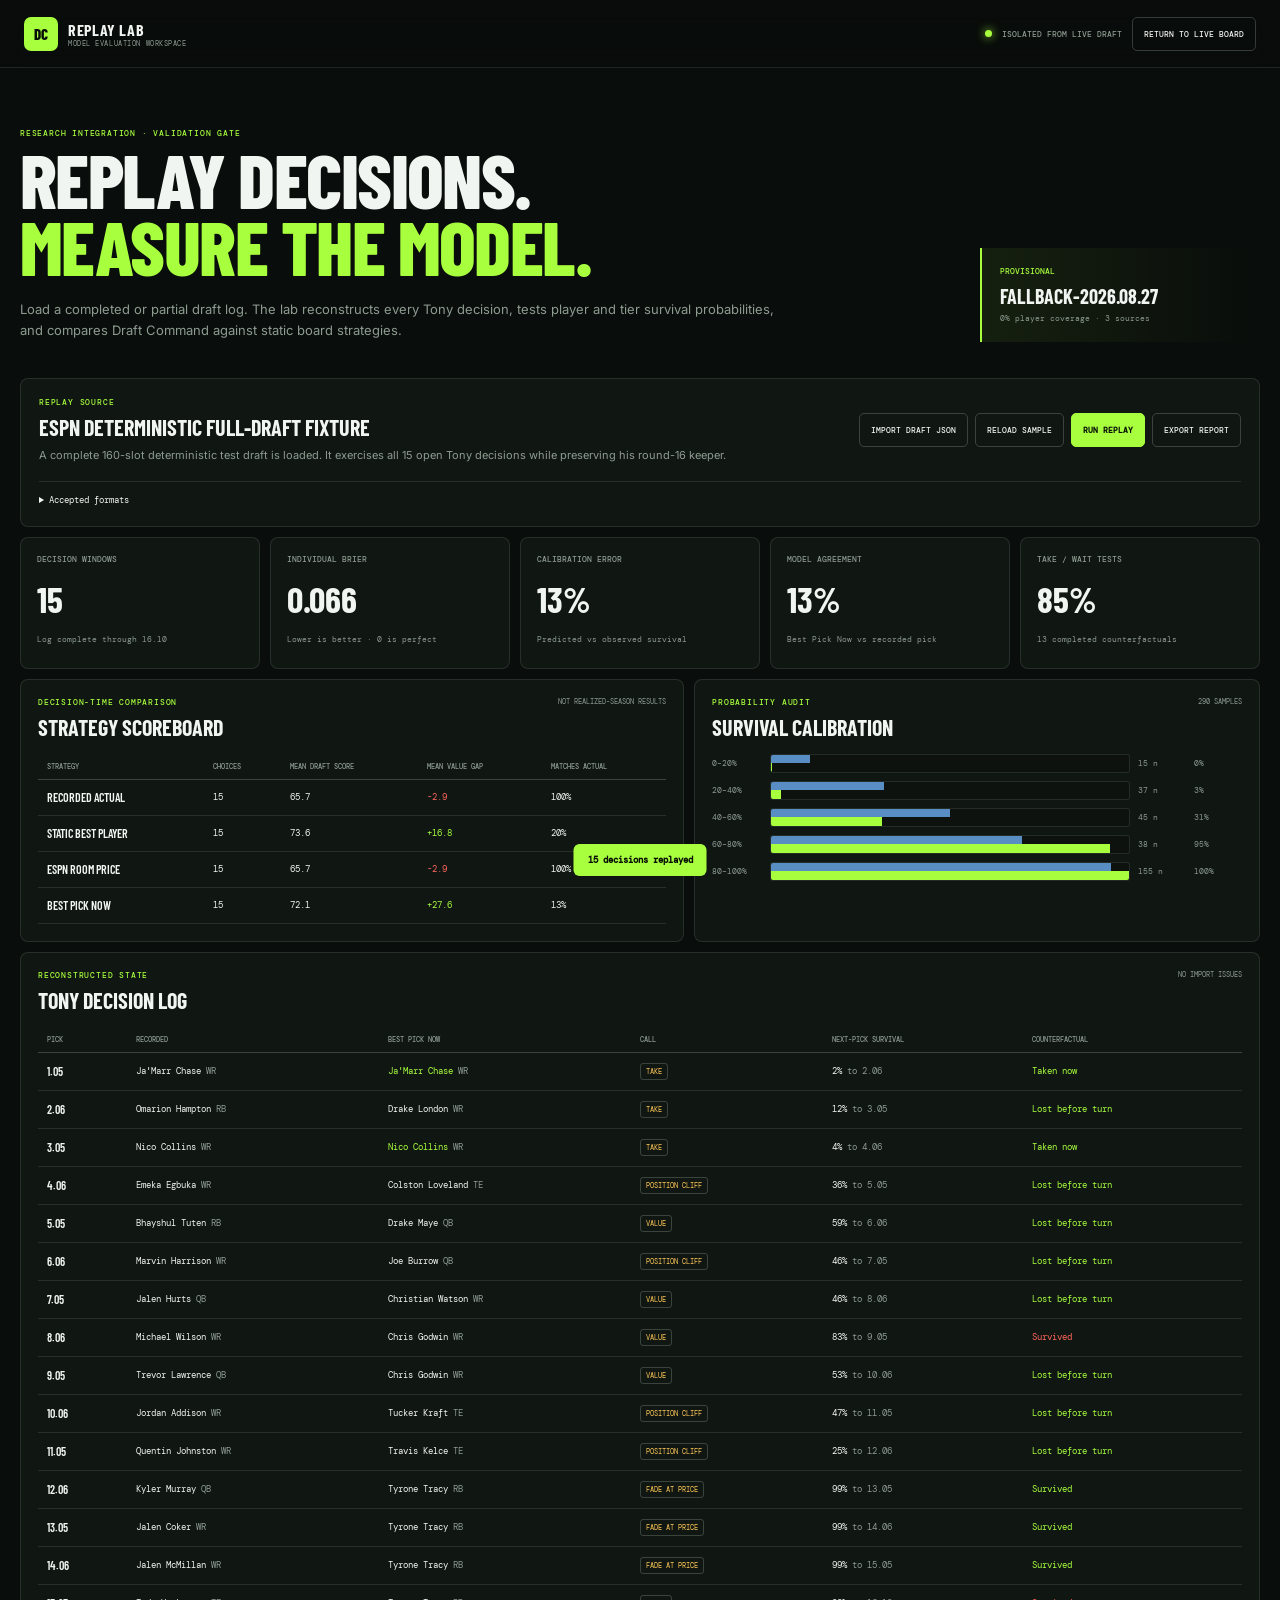
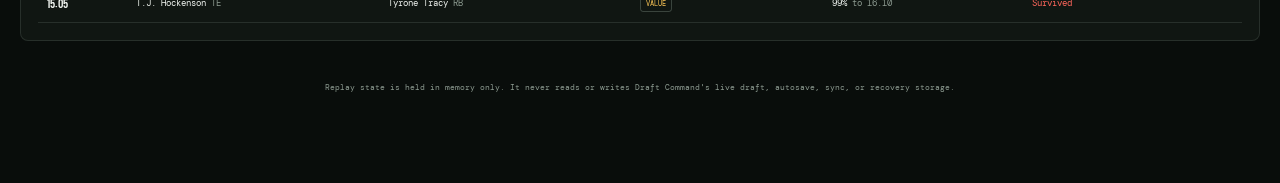
==== fantasy-draft/replay/index.html @ 38dad122 "Add isolated draft replay evaluation lab" ====
<!DOCTYPE html>
<html lang="en">
<head>
  <meta charset="UTF-8">
  <meta name="viewport" content="width=device-width, initial-scale=1.0">
  <meta name="theme-color" content="#0b0f0d">
  <meta name="description" content="Replay historical fantasy drafts and evaluate Draft Command recommendations, survival calibration, and strategy choices.">
  <title>Draft Command Replay Lab</title>
  <link rel="preconnect" href="https://fonts.googleapis.com">
  <link rel="preconnect" href="https://fonts.gstatic.com" crossorigin>
  <link href="https://fonts.googleapis.com/css2?family=Barlow+Condensed:wght@500;600;700;800&family=DM+Mono:wght@400;500&family=Inter:wght@400;500;600;700&display=swap" rel="stylesheet">
  <link rel="stylesheet" href="./replay.css">
</head>
<body>
  <header class="topbar">
    <a class="brand" href="../"><span class="brand-mark">DC</span><span><strong>Replay Lab</strong><small>model evaluation workspace</small></span></a>
    <div class="top-actions">
      <span class="isolation"><i></i> Isolated from live draft</span>
      <a class="ghost-btn" href="../">Return to live board</a>
    </div>
  </header>

  <main>
    <section class="hero">
      <div>
        <p class="eyebrow">Research integration · validation gate</p>
        <h1>Replay decisions.<br><em>Measure the model.</em></h1>
        <p class="lede">Load a completed or partial draft log. The lab reconstructs every Tony decision, tests player and tier survival probabilities, and compares Draft Command against static board strategies.</p>
      </div>
      <div class="model-card">
        <span id="modelBadge">Checking model</span>
        <strong id="modelVersion">—</strong>
        <small id="modelCoverage">—</small>
      </div>
    </section>

    <section class="control-panel panel">
      <div class="control-copy">
        <p class="eyebrow">Replay source</p>
        <h2 id="sourceName">Deterministic ESPN fixture</h2>
        <p id="sourceStatus">A complete 160-slot test draft is ready. Use it to verify the harness, then replace it with a real export.</p>
      </div>
      <div class="control-actions">
        <label class="file-btn">Import draft JSON<input id="fileInput" type="file" accept="application/json,.json"></label>
        <button class="ghost-btn" id="loadSample" type="button">Reload sample</button>
        <button class="primary-btn" id="runReplay" type="button">Run replay</button>
        <button class="ghost-btn" id="exportReport" type="button" disabled>Export report</button>
      </div>
      <details class="format-help">
        <summary>Accepted formats</summary>
        <p>Standard Draft Command backups (<code>events</code>), Sleeper pick arrays (<code>pick_no</code> and <code>metadata</code>), and ESPN-style exports (<code>pickNumber</code> plus player name or ID). The 10-team, 16-round snake profile and configured keepers are validated automatically.</p>
      </details>
    </section>

    <section class="summary-grid" aria-label="Replay summary">
      <article class="metric panel"><span>Decision windows</span><strong id="decisionCount">—</strong><small id="decisionCoverage">Run a replay</small></article>
      <article class="metric panel"><span>Individual Brier</span><strong id="brierScore">—</strong><small>Lower is better · 0 is perfect</small></article>
      <article class="metric panel"><span>Calibration error</span><strong id="eceScore">—</strong><small>Predicted vs observed survival</small></article>
      <article class="metric panel"><span>Model agreement</span><strong id="agreementScore">—</strong><small>Best Pick Now vs recorded pick</small></article>
      <article class="metric panel"><span>TAKE / WAIT tests</span><strong id="counterScore">—</strong><small id="counterCount">Completed windows only</small></article>
    </section>

    <section class="two-column">
      <article class="panel table-panel">
        <div class="panel-head"><div><p class="eyebrow">Decision-time comparison</p><h2>Strategy scoreboard</h2></div><span class="note">Not realized-season results</span></div>
        <div class="table-scroll"><table><thead><tr><th>Strategy</th><th>Choices</th><th>Mean draft score</th><th>Mean value gap</th><th>Matches actual</th></tr></thead><tbody id="strategyRows"><tr><td colspan="5" class="empty">Run a replay to compare strategies.</td></tr></tbody></table></div>
      </article>
      <article class="panel calibration-panel">
        <div class="panel-head"><div><p class="eyebrow">Probability audit</p><h2>Survival calibration</h2></div><span class="note" id="calibrationSamples">0 samples</span></div>
        <div class="calibration-chart" id="calibrationChart"><div class="empty">Calibration buckets appear after a replay.</div></div>
      </article>
    </section>

    <section class="panel decision-panel">
      <div class="panel-head"><div><p class="eyebrow">Reconstructed state</p><h2>Tony decision log</h2></div><span class="note" id="issueCount">No import issues</span></div>
      <div class="table-scroll"><table class="decision-table"><thead><tr><th>Pick</th><th>Recorded</th><th>Best Pick Now</th><th>Call</th><th>Next-pick survival</th><th>Counterfactual</th></tr></thead><tbody id="decisionRows"><tr><td colspan="6" class="empty">Run a replay to reconstruct decisions.</td></tr></tbody></table></div>
    </section>

    <section class="panel issues-panel" id="issuesPanel" hidden>
      <div class="panel-head"><div><p class="eyebrow">Normalization report</p><h2>Import issues</h2></div></div>
      <div id="issuesList"></div>
    </section>

    <footer>
      <p>Replay state is held in memory only. It never reads or writes Draft Command's live draft, autosave, sync, or recovery storage.</p>
    </footer>
  </main>

  <div class="toast" id="toast" role="status" aria-live="polite"></div>
  <script src="../data/players.js"></script>
  <script src="../data/model-package.js"></script>
  <script src="../model/model-adapter.js"></script>
  <script src="./replay-engine.js"></script>
  <script src="./replay.js"></script>
</body>
</html>
---- fantasy-draft/replay/replay.css ----
:root {
  --bg: #090d0b; --panel: #101612; --panel-2: #0d120f; --text: #f1f5f1; --muted: #8d9b91;
  --line: rgba(206,230,212,.12); --line-strong: rgba(206,230,212,.22); --green: #a8ff3e;
  --green-dim: rgba(168,255,62,.08); --amber: #ffc857; --red: #ff665c; --blue: #72b7ff;
}
* { box-sizing: border-box; }
body { margin: 0; color: var(--text); background: var(--bg); font-family: Inter, sans-serif; }
button, input { font: inherit; }
button, a { -webkit-tap-highlight-color: transparent; }
.topbar { position: sticky; top: 0; z-index: 10; height: 68px; display: flex; align-items: center; justify-content: space-between; padding: 0 24px; border-bottom: 1px solid var(--line); background: rgba(9,13,11,.92); backdrop-filter: blur(12px); }
.brand { display: flex; align-items: center; gap: 10px; color: var(--text); text-decoration: none; }
.brand-mark { display: grid; width: 34px; height: 34px; place-items: center; border-radius: 7px; color: #081006; background: var(--green); font: 800 15px "Barlow Condensed", sans-serif; }
.brand strong, .brand small { display: block; text-transform: uppercase; }
.brand strong { font: 700 16px "Barlow Condensed", sans-serif; letter-spacing: .04em; }
.brand small { color: var(--muted); font: 400 7px "DM Mono", monospace; letter-spacing: .08em; }
.top-actions { display: flex; align-items: center; gap: 10px; }
.isolation { color: var(--muted); font: 500 8px "DM Mono", monospace; text-transform: uppercase; }
.isolation i { display: inline-block; width: 7px; height: 7px; margin-right: 5px; border-radius: 50%; background: var(--green); box-shadow: 0 0 10px var(--green); }
.ghost-btn, .primary-btn, .file-btn { display: inline-flex; align-items: center; justify-content: center; min-height: 34px; padding: 8px 11px; border: 1px solid var(--line-strong); border-radius: 5px; color: var(--text); background: transparent; text-decoration: none; cursor: pointer; font: 500 8px "DM Mono", monospace; text-transform: uppercase; }
.ghost-btn:hover, .file-btn:hover { border-color: rgba(168,255,62,.5); color: var(--green); }
.primary-btn { border-color: var(--green); color: #071006; background: var(--green); font-weight: 700; }
.ghost-btn:disabled { opacity: .35; cursor: default; }
.file-btn input { position: absolute; width: 1px; height: 1px; opacity: 0; pointer-events: none; }
main { width: min(1420px, calc(100% - 40px)); margin: 0 auto; padding: 42px 0 60px; }
.hero { display: grid; grid-template-columns: minmax(0, 1fr) 280px; align-items: end; gap: 40px; padding: 18px 0 36px; }
.eyebrow { margin: 0 0 7px; color: var(--green); font: 500 8px "DM Mono", monospace; letter-spacing: .1em; text-transform: uppercase; }
h1 { max-width: 800px; margin: 0; font: 800 clamp(44px, 6vw, 78px)/.87 "Barlow Condensed", sans-serif; letter-spacing: -.02em; text-transform: uppercase; }
h1 em { color: var(--green); font-style: normal; }
.lede { max-width: 760px; margin: 20px 0 0; color: var(--muted); font-size: 13px; line-height: 1.65; }
.model-card { padding: 18px; border-left: 2px solid var(--green); background: linear-gradient(90deg, var(--green-dim), transparent); }
.model-card span, .model-card strong, .model-card small { display: block; }
.model-card span { color: var(--green); font: 500 8px "DM Mono", monospace; text-transform: uppercase; }
.model-card strong { margin: 8px 0 4px; font: 700 20px "Barlow Condensed", sans-serif; text-transform: uppercase; }
.model-card small { color: var(--muted); font: 400 8px/1.5 "DM Mono", monospace; }
.panel { border: 1px solid var(--line); border-radius: 8px; background: var(--panel); }
.control-panel { display: grid; grid-template-columns: minmax(280px, 1fr) auto; align-items: center; gap: 18px; padding: 18px; }
h2 { margin: 0; font: 700 22px "Barlow Condensed", sans-serif; text-transform: uppercase; }
.control-copy > p:last-child { margin: 7px 0 0; color: var(--muted); font-size: 11px; line-height: 1.5; }
.control-actions { display: flex; flex-wrap: wrap; justify-content: flex-end; gap: 7px; }
.format-help { grid-column: 1 / -1; padding-top: 12px; border-top: 1px solid var(--line); color: var(--muted); font: 400 9px/1.55 "DM Mono", monospace; }
.format-help summary { color: var(--text); cursor: pointer; }
.format-help p { margin: 9px 0 0; }
code { color: var(--green); }
.summary-grid { display: grid; grid-template-columns: repeat(5, 1fr); gap: 10px; margin: 10px 0; }
.metric { min-height: 132px; padding: 16px; }
.metric span { display: block; color: var(--muted); font: 500 8px "DM Mono", monospace; text-transform: uppercase; }
.metric strong { display: block; margin: 17px 0 9px; font: 700 36px/1 "Barlow Condensed", sans-serif; }
.metric small { color: var(--muted); font: 400 8px/1.45 "DM Mono", monospace; }
.two-column { display: grid; grid-template-columns: 1.08fr .92fr; gap: 10px; margin-bottom: 10px; }
.table-panel, .calibration-panel, .decision-panel, .issues-panel { padding: 17px; }
.panel-head { display: flex; align-items: flex-start; justify-content: space-between; gap: 14px; margin-bottom: 14px; }
.note { color: var(--muted); font: 400 7px "DM Mono", monospace; text-transform: uppercase; }
.table-scroll { overflow-x: auto; }
table { width: 100%; border-collapse: collapse; }
th { padding: 8px 9px; border-bottom: 1px solid var(--line-strong); color: var(--muted); text-align: left; white-space: nowrap; font: 500 7px "DM Mono", monospace; text-transform: uppercase; }
td { padding: 10px 9px; border-bottom: 1px solid var(--line); font: 400 9px "DM Mono", monospace; }
td strong { font: 600 12px "Barlow Condensed", sans-serif; text-transform: uppercase; }
.empty { padding: 25px; color: var(--muted); text-align: center; }
.positive { color: var(--green); }.warning { color: var(--amber); }.negative { color: var(--red); }.muted { color: var(--muted); }
.calibration-chart { display: grid; gap: 8px; }
.cal-row { display: grid; grid-template-columns: 50px 1fr 48px 48px; align-items: center; gap: 8px; color: var(--muted); font: 400 8px "DM Mono", monospace; }
.cal-bars { position: relative; height: 19px; overflow: hidden; border: 1px solid var(--line); border-radius: 3px; background: var(--panel-2); }
.cal-bars span { position: absolute; left: 0; height: 50%; min-width: 1px; }
.cal-bars .predicted { top: 0; background: var(--blue); opacity: .75; }
.cal-bars .observed { bottom: 0; background: var(--green); }
.decision-panel { margin-bottom: 10px; }
.decision-table td { white-space: nowrap; }
.tag { display: inline-block; padding: 3px 5px; border: 1px solid var(--line-strong); border-radius: 3px; color: var(--amber); font-size: 7px; }
.issues-panel { margin-bottom: 10px; }
.issue { display: grid; grid-template-columns: 120px 1fr; gap: 10px; padding: 9px 0; border-top: 1px solid var(--line); color: var(--muted); font: 400 8px/1.4 "DM Mono", monospace; }
.issue strong { color: var(--amber); }
footer { padding: 22px 0; color: var(--muted); font: 400 8px/1.5 "DM Mono", monospace; text-align: center; }
.toast { position: fixed; left: 50%; bottom: 24px; z-index: 40; transform: translate(-50%, 20px); padding: 10px 14px; border-radius: 6px; color: #071006; background: var(--green); opacity: 0; pointer-events: none; transition: .2s; font: 600 9px "DM Mono", monospace; }
.toast.show { opacity: 1; transform: translate(-50%, 0); }
@media (max-width: 1000px) { .summary-grid { grid-template-columns: repeat(3, 1fr); }.two-column { grid-template-columns: 1fr; } }
@media (max-width: 720px) { main { width: min(100% - 24px, 1420px); padding-top: 22px; }.topbar { padding: 0 12px; }.isolation { display: none; }.hero { grid-template-columns: 1fr; gap: 20px; }.control-panel { grid-template-columns: 1fr; }.control-actions { justify-content: flex-start; }.format-help { grid-column: 1; }.summary-grid { grid-template-columns: 1fr 1fr; }.model-card { max-width: 320px; } }
@media (max-width: 460px) { .summary-grid { grid-template-columns: 1fr; }.brand small { display: none; }.top-actions .ghost-btn { font-size: 7px; } }
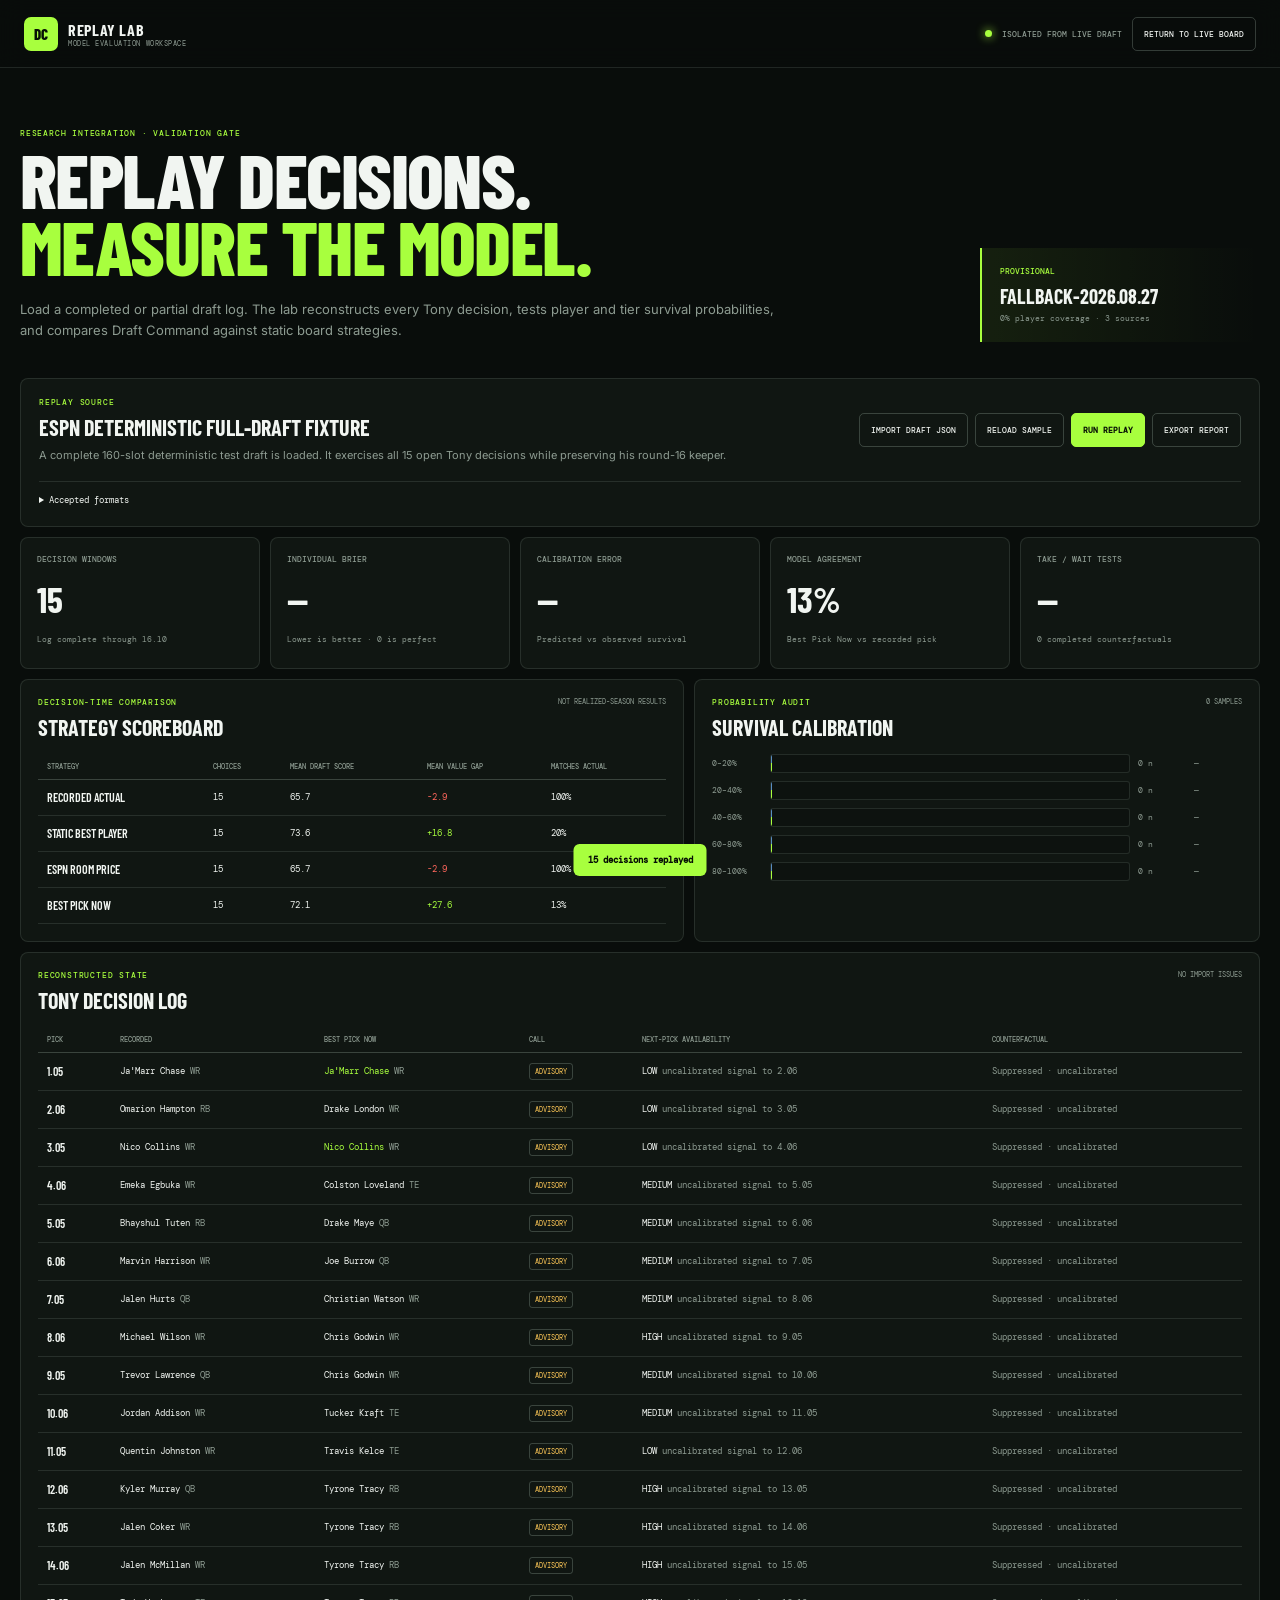
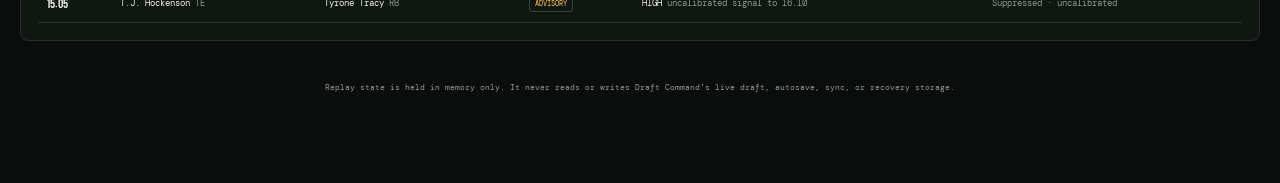
==== commit 836cc66b: "Add F5C advisory safe mode and draft audit logging" ====
--- a/fantasy-draft/replay/index.html
+++ b/fantasy-draft/replay/index.html
@@ -57,7 +57,7 @@
       <article class="metric panel"><span>Individual Brier</span><strong id="brierScore">—</strong><small>Lower is better · 0 is perfect</small></article>
       <article class="metric panel"><span>Calibration error</span><strong id="eceScore">—</strong><small>Predicted vs observed survival</small></article>
       <article class="metric panel"><span>Model agreement</span><strong id="agreementScore">—</strong><small>Best Pick Now vs recorded pick</small></article>
-      <article class="metric panel"><span>TAKE / WAIT tests</span><strong id="counterScore">—</strong><small id="counterCount">Completed windows only</small></article>
+      <article class="metric panel"><span>TAKE / WAIT tests</span><strong id="counterScore">—</strong><small id="counterCount">Suppressed until policy approval</small></article>
     </section>
 
     <section class="two-column">
@@ -73,7 +73,7 @@
 
     <section class="panel decision-panel">
       <div class="panel-head"><div><p class="eyebrow">Reconstructed state</p><h2>Tony decision log</h2></div><span class="note" id="issueCount">No import issues</span></div>
-      <div class="table-scroll"><table class="decision-table"><thead><tr><th>Pick</th><th>Recorded</th><th>Best Pick Now</th><th>Call</th><th>Next-pick survival</th><th>Counterfactual</th></tr></thead><tbody id="decisionRows"><tr><td colspan="6" class="empty">Run a replay to reconstruct decisions.</td></tr></tbody></table></div>
+      <div class="table-scroll"><table class="decision-table"><thead><tr><th>Pick</th><th>Recorded</th><th>Best Pick Now</th><th>Call</th><th>Next-pick availability</th><th>Counterfactual</th></tr></thead><tbody id="decisionRows"><tr><td colspan="6" class="empty">Run a replay to reconstruct decisions.</td></tr></tbody></table></div>
     </section>
 
     <section class="panel issues-panel" id="issuesPanel" hidden>
